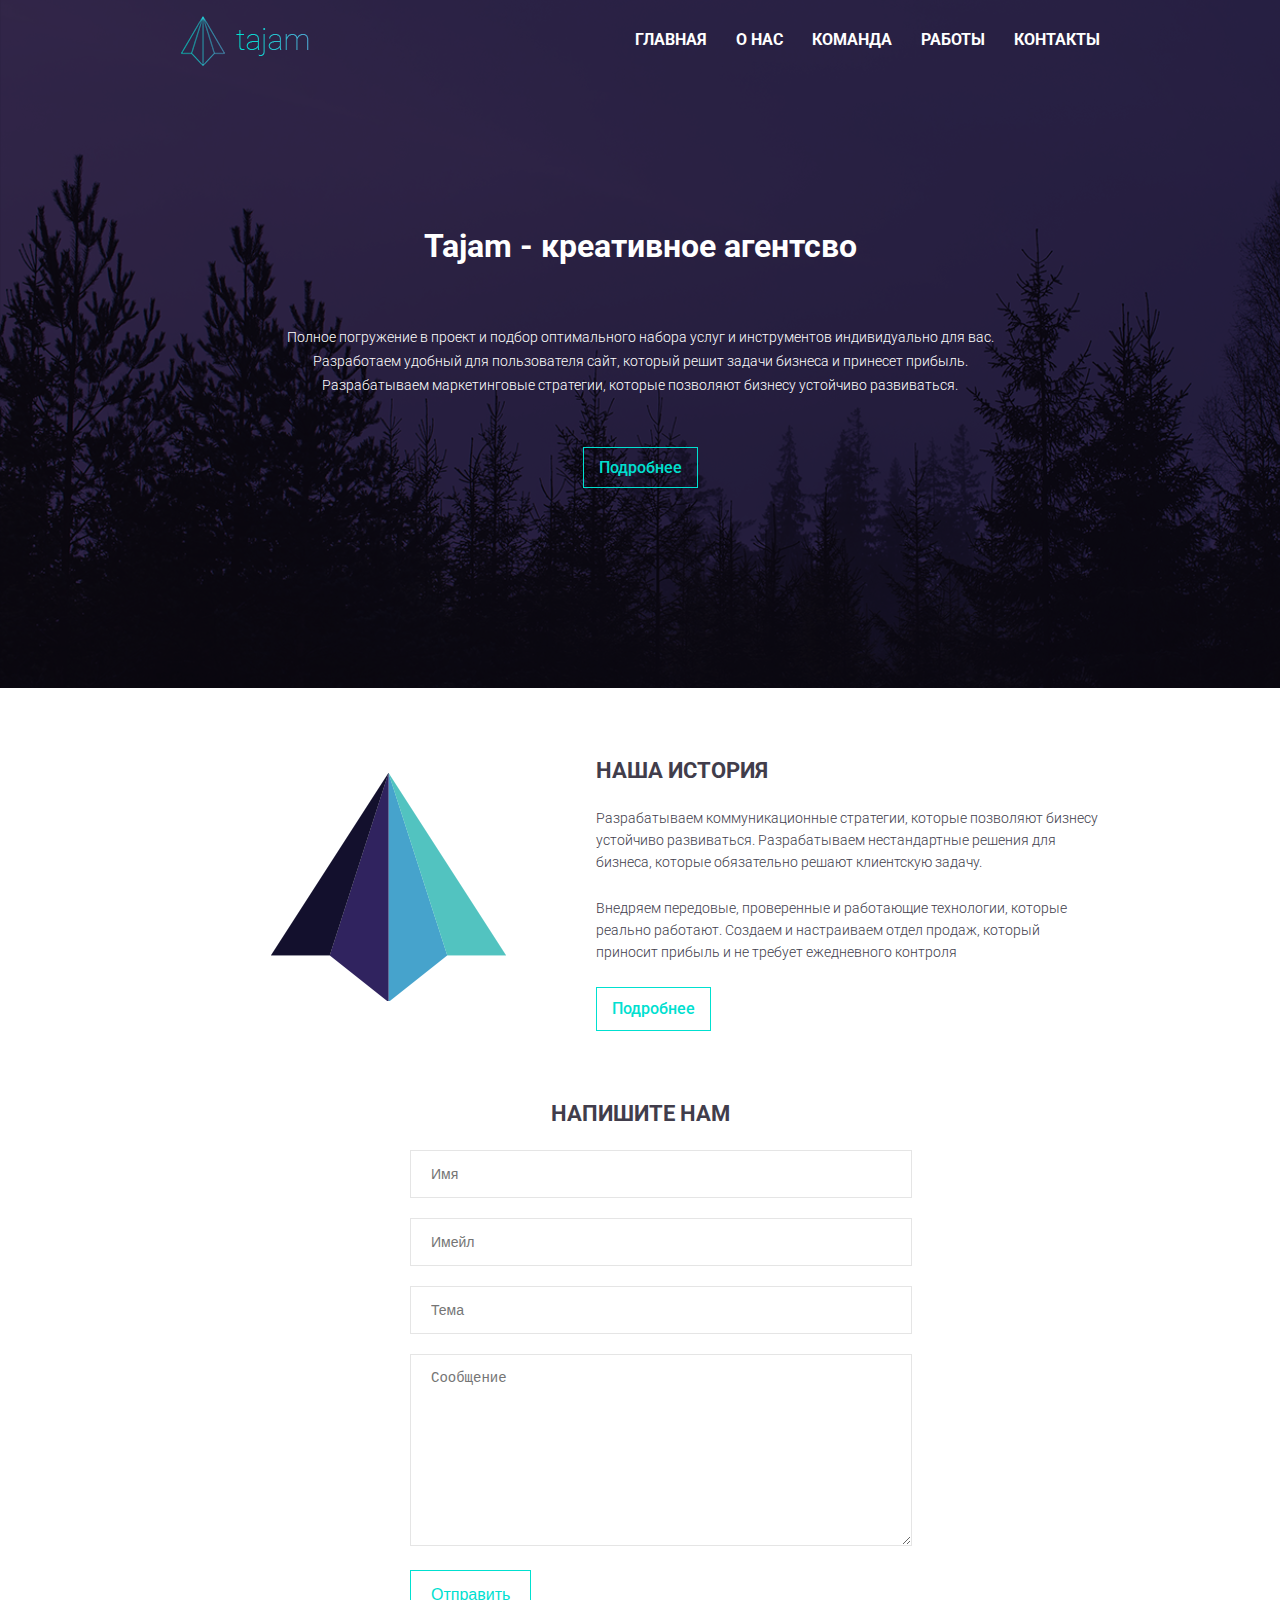
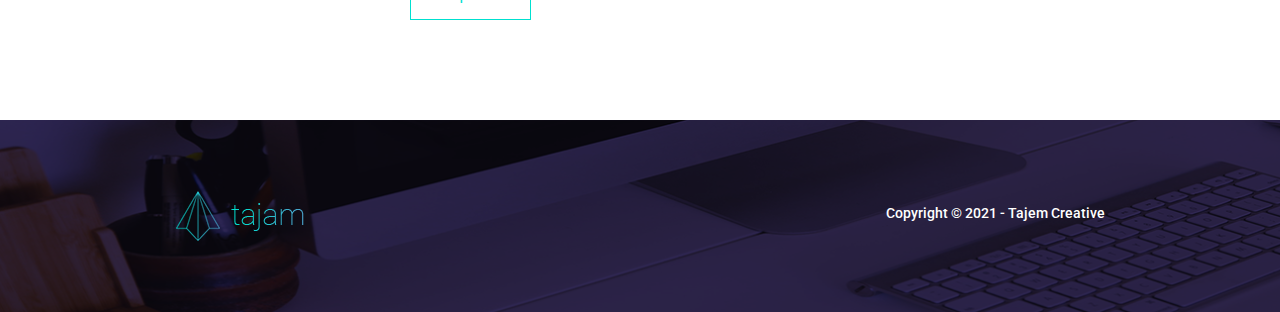
==== index.html @ d8e087b6 "first commit" ====
<!DOCTYPE html>
<html lang="ru">
<head>
    <meta charset="UTF-8">
    <meta http-equiv="X-UA-Compatible" content="IE=edge">
    <meta name="viewport" content="width=device-width, initial-scale=1.0">
    <link rel="stylesheet" href="css/style.css">
    <title>My first project</title>
    <link rel="preconnect" href="https://fonts.googleapis.com">
    <link rel="preconnect" href="https://fonts.gstatic.com" crossorigin>
    <link href="https://fonts.googleapis.com/css2?family=Roboto:wght@300;500;700&display=swap" rel="stylesheet"> 
</head>
<body>
   <div class="header-wrap">
       <header class="header">
          <div class="header-top">
              <a href="https://vk.com/artyomgortalov">
                 <img src="image/logo1.png" alt="Tajam 00000- креативное агентсво" class="logo">
              </a>
              <ul class="menu">
                  <li><a href="#">Главная</a></li>
                  <li><a href="page2.html">О нас</a></li>
                  <li><a href="https://vk.com">Команда</a></li>
                  <li><a href="https://vk.com">Работы</a></li>
                  <li><a href="https://vk.com">Контакты</a></li>
              </ul>
          </div>
          <div class="header-main">
            <h1>Tajam - креативное агентсво</h1>
            <h2>Полное погружение в проект и подбор оптимального набора услуг и инструментов индивидуально для вас.
                Разработаем удобный для пользователя сайт, который решит задачи бизнеса и принесет прибыль.
                Разрабатываем маркетинговые стратегии, которые позволяют бизнесу устойчиво развиваться.
                 </h2>
                 <p class="aa"><a href="https://vk.com" class="button">Подробнее</a></p>
          </div>
       </header>
   </div>
          <main class="content">
              <article class="content-top">
                <img src="image/simvol.png" alt="Tajam - креативное агентсво" class="simvol">
                <div class="text">
                <h2>НАША ИСТоРИЯ</h2>
                <p>Разрабатываем коммуникационные стратегии, которые позволяют бизнесу устойчиво развиваться. Разрабатываем нестандартные решения для бизнеса, которые обязательно решают клиентскую задачу.</p>
                <p>Внедряем передовые, проверенные и работающие технологии, которые реально работают. Создаем и настраиваем отдел продаж, который приносит прибыль и не требует ежедневного контроля</p>
                    <p class="aa"><a href="https://vk.com" class="button">Подробнее</a></p>
                </div>
              </article>
              <div class="form">
                  <h2>Напишите нам</h2>
                  <div class="form-block">
                      <form action="" method="get">
                          <input type="text" class="input_txt" name="name" placeholder="Имя">
                          <input type="email" class="input_txt" name="email" placeholder="Имейл">
                          <input type="text" class="input_txt" name="theme" placeholder="Тема">
                        <textarea name="message" id="" cols="30" rows="10" placeholder="Сообщение" class="textarea"></textarea>
                        <button class="button2">Отправить</button>
                      </form>
                  </div>
              </div>
          </main>
          <div class="footer-wrap">
                <footer class="footer">
                    <a href="https://vk.com/artyomgortalov">
                        <img src="image/logo1.png" alt="Tajam" class="footlogo">
                    </a>
                    <p>Copyright © 2021 - Tajem Creative</p>
                </footer>
              </div>
</body>
</html>
---- css/style.css ----
*{
    padding: 0;
    margin: 0;
}
body{
    font-family: 'Roboto', sans-serif;
    color: #413d4b;
   }
.header{
    width: 940px;
    margin: 0 auto;
    padding: 0 10px;
    box-sizing: border-box;
}
.header-wrap{
    background:#332954 url(../image/backgorund.png);
    background-blend-mode: multiply;
    background-size: cover;
}

.header-top{
    overflow: hidden;
    padding-top: 15px;
    margin-bottom: 160px

}
.logo{
float: left;

}
.menu li{
    display: inline-block;
}
.menu li a{
    text-decoration: none;
    color: #fff;
}
.header-main {
text-align: center;
color: #fff;
padding-bottom: 200px;
width: 750px;
margin: 0 auto;
}
.header-main h1{
font-weight: 700;
font-size: 32px;
margin-bottom: 60px;

}
.header-main h2{
font-size: 14px;
font-weight: 300;
margin-bottom: 50px;
line-height: 24px;
}

.header-top li{
margin-left: 25px;
}
.menu{
float: right;
font-weight: bold;
text-transform: uppercase;
padding-top: 15px;
}
.menu a:hover{
    background: #00e0d0;
    color: #fff;
    opacity: 1;
}

.button{
    display:inline-block;
border-style: solid;
border-width: thin;
text-decoration: none;
color: #00e0d0;
font-size: 16px;
font-weight: 500;
padding: 10px 15px;
}
.aa a:hover{
    background: #00e0d0;
    color: #fff;
}


.content {
    width: 940px;
    margin: 0 auto;
    padding: 0 10px;
    box-sizing: border-box;
}
.content-top{
padding-top: 70px;
margin-bottom: 70px;
}
.simvol{
float: left;
margin: 15px 90px;
}
.text h2{
    text-transform: uppercase;
    font-size: 22px;
    font-weight: 700;
    margin-bottom: 24px;
}
.text p{
    font-size: 14px;
    font-weight: 300;
    line-height: 22px;
    margin-bottom: 24px;
}
.form{
 width: 460px;
 margin: 0 auto 100px auto;
}
.form h2{
    text-align: center;
    font-size: 22px;
    font-weight: 700;
    text-transform: uppercase;
    margin-bottom: 24px;
}
.input_txt{
    width: 100%;
    margin-bottom: 20px;
    padding: 15px 20px;
    border: 1px solid #e5e5e5;
    font-size: 14px;
    font-weight: 300;
    outline: none;
}
.textarea{
    width: 100%;
    margin-bottom: 20px;
    padding: 15px 20px;
    border: 1px solid #e5e5e5;
    font-size: 14px;
    font-weight: 300;
    outline: none;
}
.button2{
    color: #00e0d0;
    font-size: 16px;
    font-weight: 500;
    border: 1px solid #00e0d0;
    padding: 15px 20px;
    text-decoration: none;
    background: none;
    cursor: pointer;
}
.button2:hover{
    background: #00e0d0;
    color: #fff;
}
.footer-wrap{
    background:#332954 url(../image/footer.png);
    background-blend-mode: multiply;
    background-size: cover;

}
.footer{
    width: 950px;
    margin: 0 auto;
    padding: 70px 10px;
    box-sizing: border-box;
    overflow: hidden;
}
.footlogo{
float: left;
}
.footer p{
    float: right;
    font-size: 14px;
    font-weight: 500;
    color: #fff;
    margin-top: 15px;
}
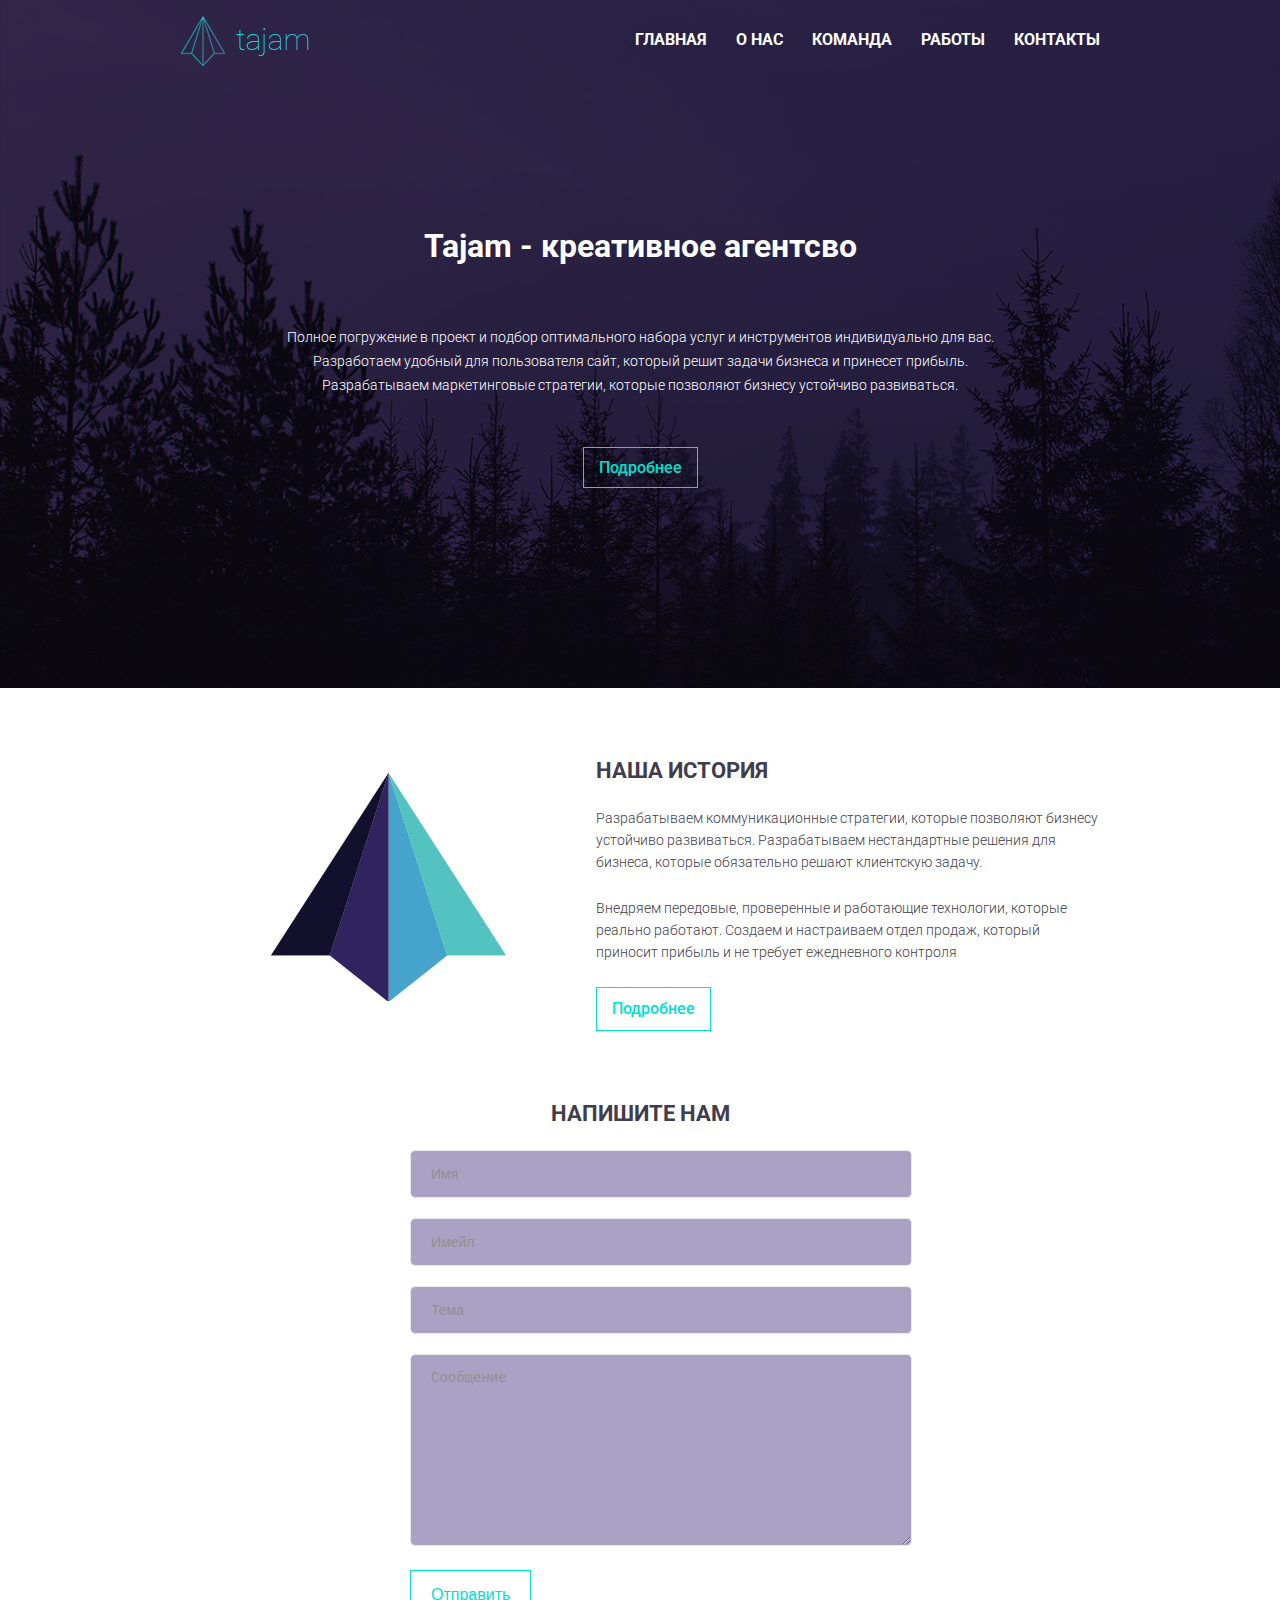
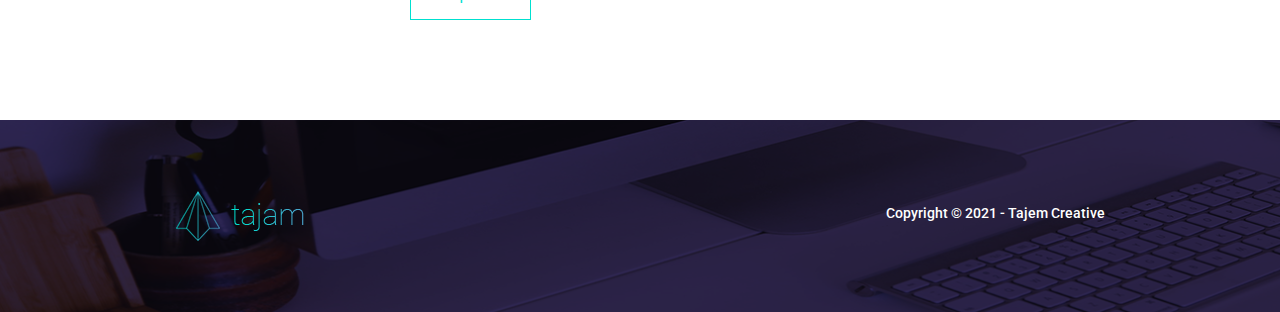
==== commit 7aaf5d41: "added second page" ====
--- a/index.html
+++ b/index.html
@@ -31,7 +31,7 @@
                 Разработаем удобный для пользователя сайт, который решит задачи бизнеса и принесет прибыль.
                 Разрабатываем маркетинговые стратегии, которые позволяют бизнесу устойчиво развиваться.
                  </h2>
-                 <p class="aa"><a href="https://vk.com" class="button">Подробнее</a></p>
+                 <p class="aa"><a href="page2.html" class="button">Подробнее</a></p>
           </div>
        </header>
    </div>
@@ -52,7 +52,7 @@
                           <input type="text" class="input_txt" name="name" placeholder="Имя">
                           <input type="email" class="input_txt" name="email" placeholder="Имейл">
                           <input type="text" class="input_txt" name="theme" placeholder="Тема">
-                        <textarea name="message" id="" cols="30" rows="10" placeholder="Сообщение" class="textarea"></textarea>
+                        <textarea name="message" id="form-massage" cols="30" rows="10" placeholder="Сообщение" class="textarea"></textarea>
                         <button class="button2">Отправить</button>
                       </form>
                   </div>
@@ -66,5 +66,6 @@
                     <p>Copyright © 2021 - Tajem Creative</p>
                 </footer>
               </div>
+    <script src="app.js"></script>
 </body>
 </html>--- a/css/style.css
+++ b/css/style.css
@@ -116,6 +116,12 @@
  width: 460px;
  margin: 0 auto 100px auto;
 }
+
+#form-massage {
+    background-color: #958BB6;
+    border-radius: 5px;
+    opacity: 0.8;
+}
 .form h2{
     text-align: center;
     font-size: 22px;
@@ -131,6 +137,9 @@
     font-size: 14px;
     font-weight: 300;
     outline: none;
+    background-color: #958BB6;
+    border-radius: 5px;
+    opacity: 0.8;
 }
 .textarea{
     width: 100%;
